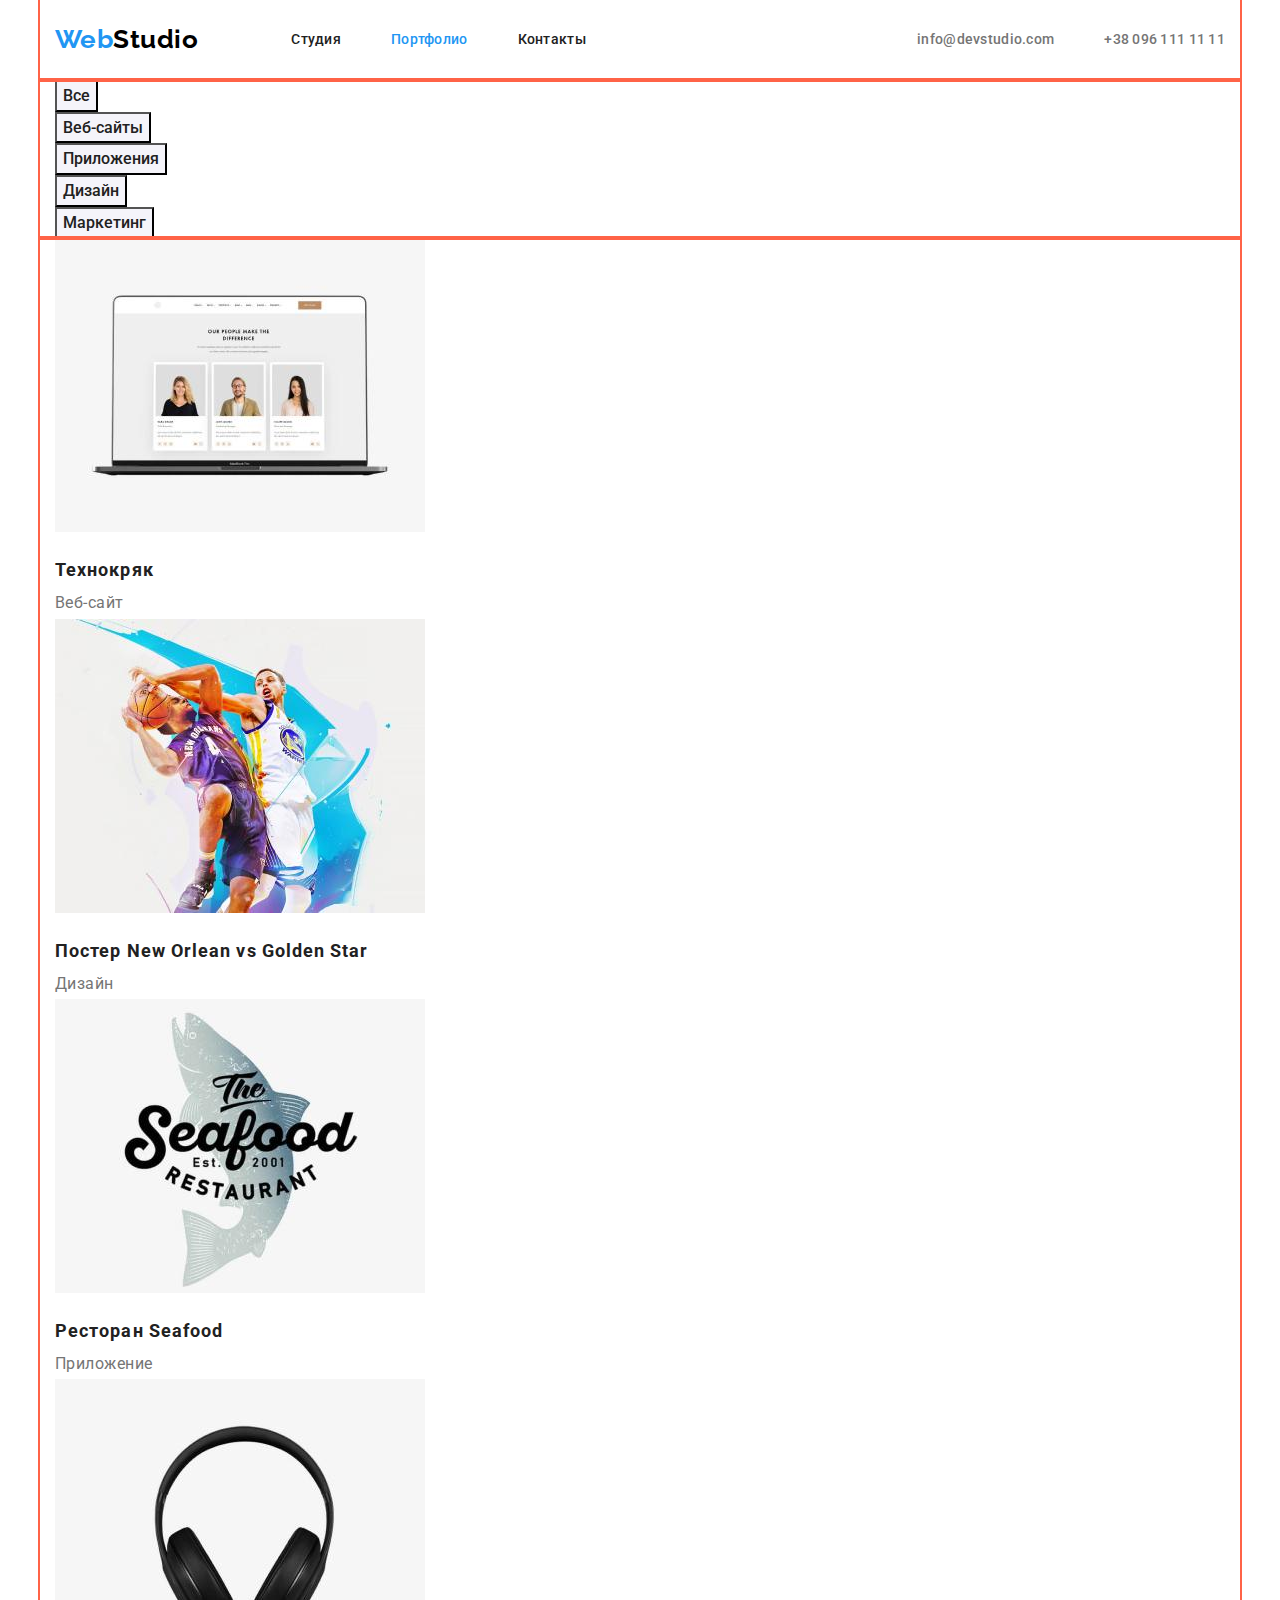
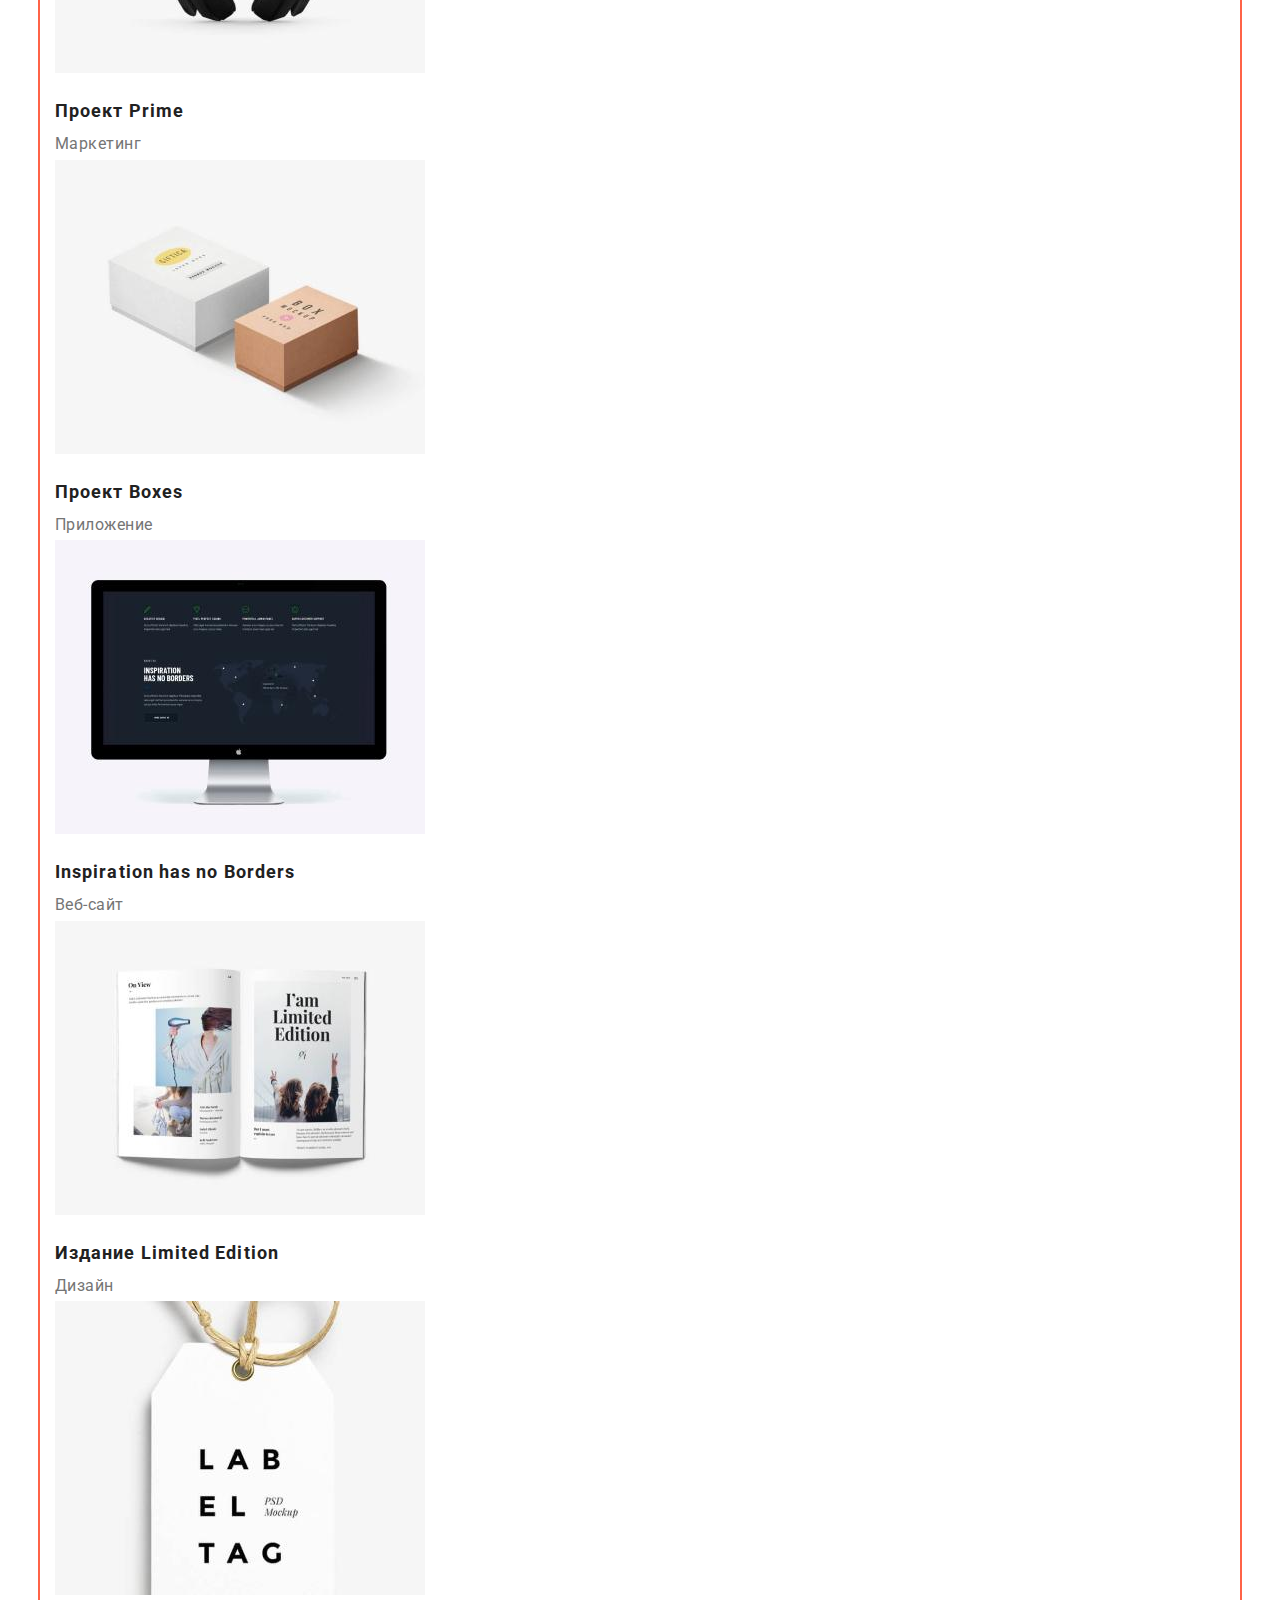
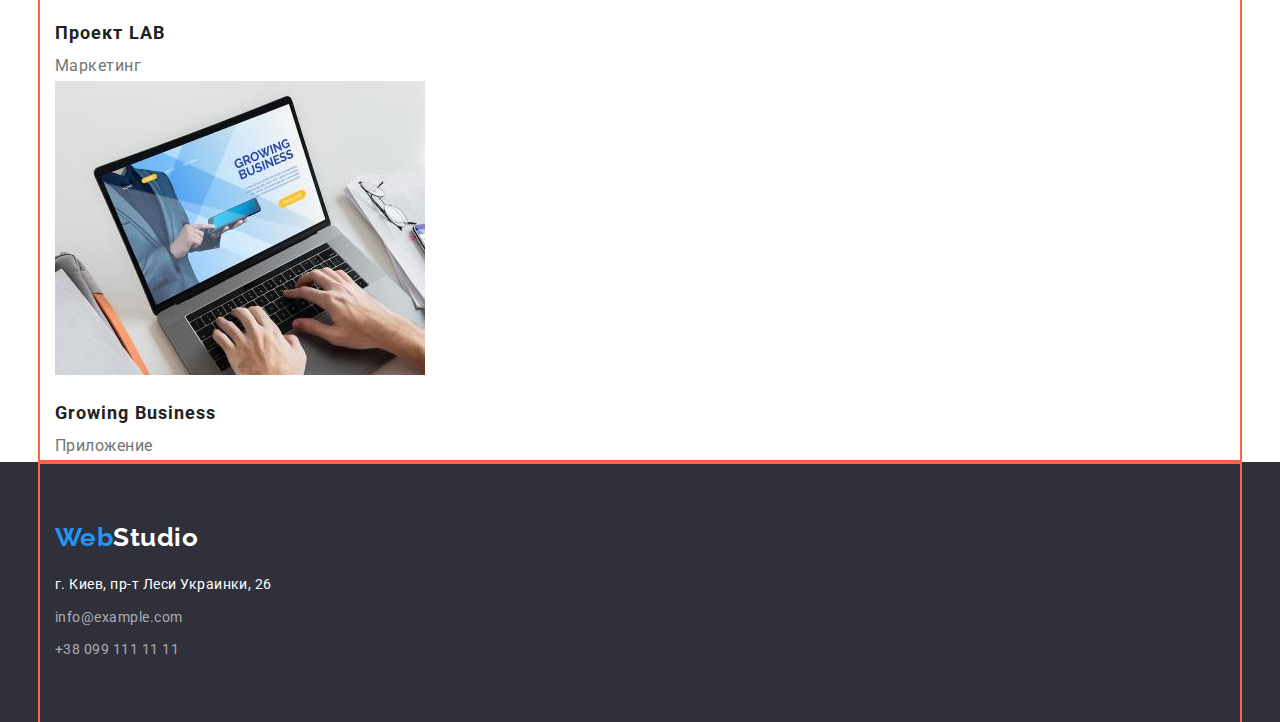
==== portfolio.html @ 6513ada5 "hw-3-v1" ====
<!DOCTYPE html>
<html lang="en">
<head>
    <meta charset="UTF-8">
    <meta http-equiv="X-UA-Compatible" content="IE=edge">
    <meta name="viewport" content="width=device-width, initial-scale=1.0">
    <title>Студия</title>
    <link rel="preconnect" href="https://fonts.googleapis.com">
    <link rel="preconnect" href="https://fonts.gstatic.com" crossorigin>
    <link href="https://fonts.googleapis.com/css2?family=Raleway:wght@700&family=Roboto:wght@400;500;700;900&display=swap"
        rel="stylesheet">
    <link rel="stylesheet" href="https://cdnjs.cloudflare.com/ajax/libs/modern-normalize/1.1.0/modern-normalize.min.css">
    <link rel="stylesheet" href="./css/styles.css">     
</head>

<body>
    <!-- header -->
    <header class="top-header container">
        <div>
            <nav class="site-nav">
                <a href="./index.html" class="logo"><span class="logo-forepart">Web</span>Studio</a>
                <ul class="site-nav-list list">
                    <li class="site-nav-item"><a href="./index.html" class="nav-link">Студия</a></li>
                    <li class="site-nav-item"><a href="./portfolio.html" class="nav-link current">Портфолио</a></li>
                    <li class="site-nav-item"><a href="" class="nav-link">Контакты</a></li>
                </ul>
            </nav>
        </div>
    
        <div class="container-contacts-list">
            <ul class="contacts-list list">
                <li class="contacts-item"><a href="mailto:info@devstudio.com" class="contact-mail">info@devstudio.com</a>
                </li>
                <li class="contacts-item"><a href="tel:+380961111111" class="contact-tel">+38 096 111 11 11</a></li>
            </ul>
        </div>
    </header>

    <!-- portfolio -->
    <main>                
        <section class="portfolio-section">
            <div class="container">
                <h1 class="portfolio-title">Портфолио</h1>
                <!-- portfolio filters -->
                <ul class="portfolio-filters-list list">
                    <li class="portfolio-filter"><button type="button" class="portfolio-filter-btn">Все</button></li>
                    <li class="portfolio-filter"><button type="button" class="portfolio-filter-btn">Веб-сайты</button></li>
                    <li class="portfolio-filter"><button type="button" class="portfolio-filter-btn">Приложения</button></li>
                    <li class="portfolio-filter"><button type="button" class="portfolio-filter-btn">Дизайн</button></li>
                    <li class="portfolio-filter"><button type="button" class="portfolio-filter-btn">Маркетинг</button></li>
                </ul>
            </div>            
        
            <!-- portfolio projects -->    
            <div class="container">
                <ul class="portfolio-prj-list list">
                    <li class="portfolio-prj-item">
                        <a href="" class="portfolio-prj-link">
                            <img src="./images/portfolio/portfolio-img-1.jpg" alt="Страница веб-сайта Технокряк" width="370"
                                height="294" class="portfolio-prj-card">
                            <h3 class="portfolio-prj-card-title">Технокряк</h3>
                            <p class="portfolio-prj-card-text">Веб-сайт</p>
                        </a>
                    </li>
                    <li class="portfolio-prj-item">
                        <a href="" class="portfolio-prj-link">
                            <img src="./images/portfolio/portfolio-img-2.jpg" alt="Постер New Orlean vs Golden Star" width="370"
                                height="294" class="portfolio-prj-card">
                            <h3 class="portfolio-prj-card-title">Постер New Orlean vs Golden Star</h3>
                            <p class="portfolio-prj-card-text">Дизайн</p>
                        </a>
                    </li>
                    <li class="portfolio-prj-item">
                        <a href="" class="portfolio-prj-link">
                            <img src="./images/portfolio/portfolio-img-3.jpg" alt="Логотип приложения ресторана Seafood" width="370"
                                height="294" class="portfolio-prj-card">
                            <h3 class="portfolio-prj-card-title">Ресторан Seafood</h3>
                            <p class="portfolio-prj-card-text">Приложение</p>
                        </a>
                    </li>
                    <li class="portfolio-prj-item">
                        <a href="" class="portfolio-prj-link">
                            <img src="./images/portfolio/portfolio-img-4.jpg" alt="Наушники" width="370" height="294"
                                class="portfolio-prj-card">
                            <h3 class="portfolio-prj-card-title">Проект Prime</h3>
                            <p class="portfolio-prj-card-text">Маркетинг</p>
                        </a>
                    </li>
                    <li class="portfolio-prj-item">
                        <a href="" class="portfolio-prj-link">
                            <img src="./images/portfolio/portfolio-img-5.jpg" alt="Приложение для проекта Boxes" width="370"
                                height="294" class="portfolio-prj-card">
                            <h3 class="portfolio-prj-card-title">Проект Boxes</h3>
                            <p class="portfolio-prj-card-text">Приложение</p>
                        </a>
                    </li>
                    <li class="portfolio-prj-item">
                        <a href="" class="portfolio-prj-link">
                            <img src="./images/portfolio/portfolio-img-6.jpg" alt="Веб-сайт Inspiration has no Borders" width="370"
                                height="294" class="portfolio-prj-card">
                            <h3 class="portfolio-prj-card-title">Inspiration has no Borders</h3>
                            <p class="portfolio-prj-card-text">Веб-сайт</p>
                        </a>
                    </li>
                    <li class="portfolio-prj-item">
                        <a href="" class="portfolio-prj-link">
                            <img src="./images/portfolio/portfolio-img-7.jpg" alt="Дизайн страницы журнала" width="370" height="294"
                                class="portfolio-prj-card">
                            <h3 class="portfolio-prj-card-title">Издание Limited Edition</h3>
                            <p class="portfolio-prj-card-text">Дизайн</p>
                        </a>
                    </li>
                    <li class="portfolio-prj-item">
                        <a href="" class="portfolio-prj-link">
                            <img src="./images/portfolio/portfolio-img-8.jpg" alt="Проект LAB" width="370" height="294"
                                class="portfolio-prj-card">
                            <h3 class="portfolio-prj-card-title">Проект LAB</h3>
                            <p class="portfolio-prj-card-text">Маркетинг</p>
                        </a>
                    </li>
                    <li class="portfolio-prj-item">
                        <a href="" class="portfolio-prj-link">
                            <img src="./images/portfolio/portfolio-img-9.jpg" alt="Приложение Growing Business" width="370" height="294"
                                class="portfolio-prj-card">
                            <h3 class="portfolio-prj-card-title">Growing Business</h3>
                            <p class="portfolio-prj-card-text">Приложение</p>
                        </a>
                    </li>
                </ul>
            </div>            
        </section>        
    </main>

    <!-- footer -->
    <footer class="footer">
        <div class="container">
            <a href="./index.html" class="logo"><span class="logo-forepart">Web</span>Studio</a>
            <address class="studio-address">
                <ul class="footer-contacts-list list">
                    <li class="footer-contacts-item"><a href="https://goo.gl/maps/VdQWWz9B43m97snR7" target="_blank" rel="noreferrer noopener" class="footer-contact-address">г. Киев, пр-т Леси Украинки, 26</a>
                    </li>
                    <li class="footer-contacts-item"><a href="mailto:info@example.com" class="footer-contact-mail">info@example.com</a></li>
                    <li class="footer-contacts-item"><a href="tel:+380991111111" class="footer-contact-tel">+38 099 111 11 11</a>
                    </li>
                </ul>
            </address>
        </div>
    </footer>

</body>

</html>
---- css/styles.css ----
html {
    box-sizing: border-box;
}
*,
*::before,
*::after {
    box-sizing: inherit;
}

h1,h2,h3,p {
    margin-top: 0;
    margin-bottom: 0;
}

ul,ol{
    padding-left: 0;
    margin-top: 0;
    margin-bottom: 0;
}

img {
    display: block;
}

body {   
    margin: 0; 
    font-family: Roboto, sans-serif;
    font-style: normal;
    letter-spacing: 0.03em;
    color: var(--primary-text-color);
    background-color: #ffffff;
}
:root {
    --primary-text-color: #757575;
    --title-text-color: #212121;
    --accent-text-color: #2196F3;
    --accent-bg-color: #2F303A;    
}

.list {
    list-style: none;
    margin: 0;
    padding-left: 0;
}

.container {    
    width: 1200px;
    margin-left: auto;
    margin-right: auto;
    padding-left: 15px;
    padding-right: 15px;
    outline: 2px solid tomato;
}

/* header */
/* logo */
.top-header {
    display: flex;
    align-items: center;
    padding-top: 24px;
    padding-bottom: 25px;
}

.logo {
    font-family: Raleway, sans-serif;    
    font-weight: 700;
    font-size: 26px;
    line-height: 1.2;
    text-decoration: none;

    margin-right: 93px;
}

.logo-forepart {
    color: var(--accent-text-color);
}

.top-header .logo {
    color: #000000;    
}

.footer .logo {
    color: #ffffff;
    display: inline-block;
    padding-top: 60px;
    margin-bottom: 20px;
}

/* site-nav */
.site-nav {
    display: flex;
}

.site-nav-item:not(:last-child) {
    margin-right: 50px;
}

.site-nav-list {
    display: flex;
    align-items: center;
}

.nav-link {    
    font-weight: 500;
    font-size: 14px;
    line-height: 1.1;
    letter-spacing: 0.02em;
    text-decoration: none;
    color: var(--title-text-color);
}

.nav-link:hover,
.nav-link:focus {
    color: var(--accent-text-color);
}

.nav-link.current {
    color: var(--accent-text-color);
}

/* contacts */

.container-contacts-list {
    margin-left: auto;
}

.contacts-list {
    display: flex;
}

.contact-mail {
    margin-right: 50px;
}

.contact-mail,
.contact-tel {
    font-style: inherit;
    font-weight: 500;
    font-size: 14px;
    line-height: 1.1;
    letter-spacing: 0.02em;
    text-decoration: none;
    color: inherit;
}
.contact-tel:hover,
.contact-tel:focus {
    color: var(--accent-text-color);
}

.contact-mail:hover,
.contact-mail:focus {
    color: var(--accent-text-color);
}

/* footer */
.footer {
    background-color: var(--accent-bg-color);
}

.studio-address {
    font-style: inherit;
    padding-bottom: 60px;
}

.footer-contacts-item:not(:last-child) {
    margin-bottom: 9px;
}

.footer-contact-address,
.footer-contact-mail,
.footer-contact-tel {
    font-style: inherit;
    font-size: 14px;
    line-height: 1.7;
    text-decoration: none;
    color: rgba(255, 255, 255, 0.6);
}

.footer-contact-address {
    color: #ffffff;
}

.footer-contact-mail:hover,
.footer-contact-mail:focus {
    color: #ffffff;
}

.footer-contact-tel:hover,
.footer-contact-tel:focus {
    color: #ffffff;
}

/* main studio*/
/* hero */
.hero-section {
    background-color: var(--accent-bg-color);
}

.hero-title {    
    font-weight: 900;
    font-size: 44px;
    line-height: 1.4;
    text-align: center;
    letter-spacing: 0.06em;
    text-transform: uppercase;
    color: #ffffff;

    margin-bottom: 30px; 
}

.hero-btn {
    cursor: pointer;    
    background-color: var(--accent-text-color);
    font-family: inherit;
    font-style: inherit;
    align-items: center;
    text-align: center;
    letter-spacing: 0.06em;
    color: #ffffff;

    display: inline-block;
    box-shadow: 0px 4px 4px rgba(0, 0, 0, 0.15);
    border-radius: 4px;
    padding: 10px 32px;
}

.hero-btn:hover,
.hero-btn:focus {
    background-color: #188CE8;
}

/* section title h3 */
.section-title {
    font-weight: 700;
    font-size: 36px;
    line-height: 1.2;
    text-align: center;
    color: var(--title-text-color);

    margin-bottom: 50px;
}

/* quolities */
.quolities-section {
    
}

.quolities-list{ 
    display: flex;
    padding-top: 94px;
    padding-bottom: 94px;
}

.quolities-item:not(:last-child) {
    margin-right: 30px;
}
.quolities-title {    
    font-weight: 700;
    font-size: 14px;
    line-height: 1.1;
    text-transform: uppercase;
    color: var(--title-text-color);

    margin-bottom: 10px;
}

.quolities-desc {
    font-size: 14px;
    line-height: 1.7;
}

/* work */
.work-section {
}

.work-section-list {
    display: flex;
    justify-content: space-between;
    padding-bottom: 94px;
}
.work-section .section-title {
}

/* our-team */
.our-team-section {
    background-color: #F5F4FA;
    
}

.our-team-list {
    display: flex;
    justify-content: space-between;
    padding-bottom: 94px;
}

.our-team-section .container {
}

.our-team-section .section-title {
    padding-top: 94px;
}

.team-card-img {
    margin-bottom: 30px;
}

.team-card-title {    
    font-weight: 500;
    font-size: 16px;
    line-height: 1.2;
    text-align: center;
    color: var(--title-text-color);

    margin-bottom: 10px;
}
.team-card-text {    
    font-size: 16px;
    line-height: 1.2;
    text-align: center;
    letter-spacing: 0.03em;
}

/* portfolio */
.portfolio-title {
    display: none;
    font-weight: 700;
    font-size: 36px;
    line-height: 1.2;
    color: var(--title-text-color);
}

.portfolio-filters-list {
}

.portfolio-filter-btn {
    cursor: pointer;
    font-family: inherit;
    font-weight: 500;
    font-size: 16px;
    line-height: 1.6;    
    text-align: center;
    background: #F5F4FA;
    color: var(--title-text-color)
}

.portfolio-filter-btn:hover,
.portfolio-filter-btn:focus {
    background-color: var(--accent-text-color);
    color: #ffffff;
}

.portfolio-prj-list {
}

.portfolio-prj-link {
    text-decoration: none;
    color: inherit;
}

.portfolio-prj-card {
    margin-bottom: 20px;
}

.portfolio-prj-card-title {    
    font-weight: 700;
    font-size: 18px;
    line-height: 2;
    letter-spacing: 0.06em;
    color: var(--title-text-color);

}

.portfolio-prj-card-text {
    font-size: 16px;
    line-height: 1.9;
    margin-top: 0;
    margin-bottom: 0;
}
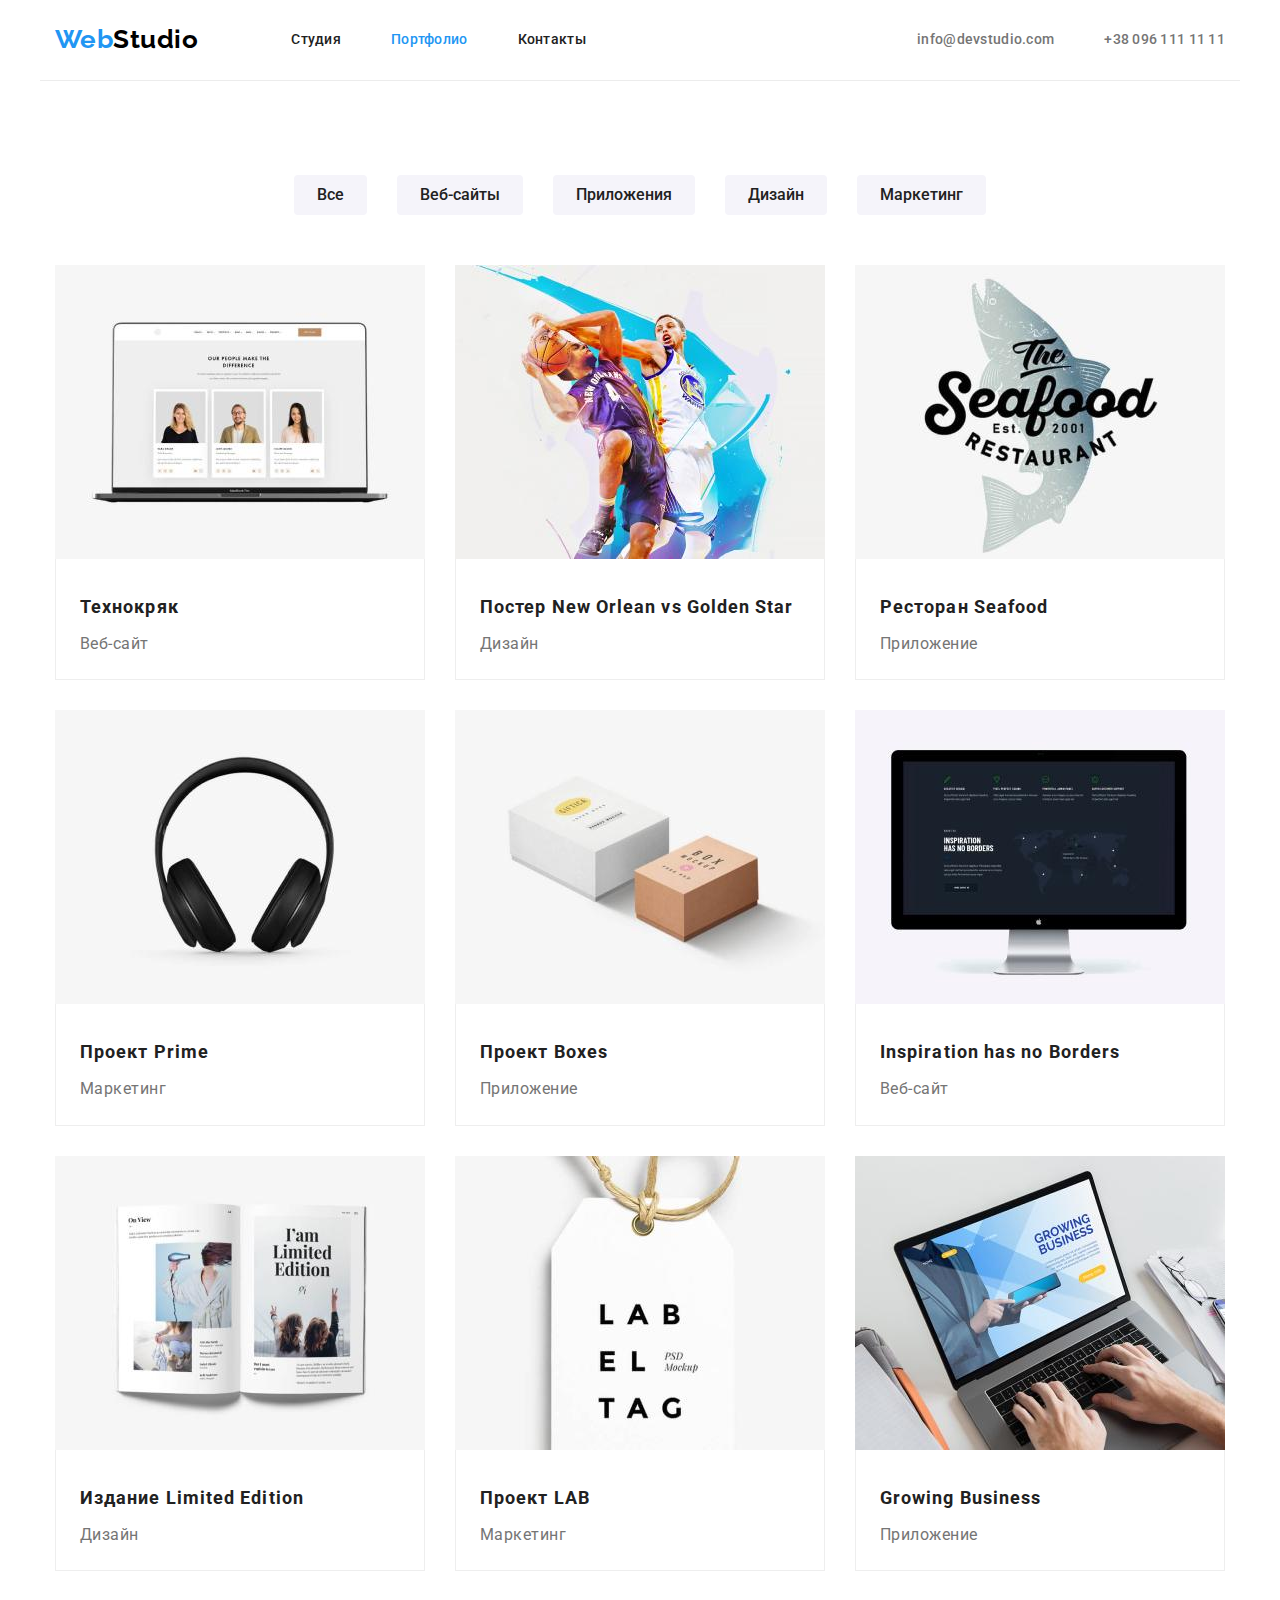
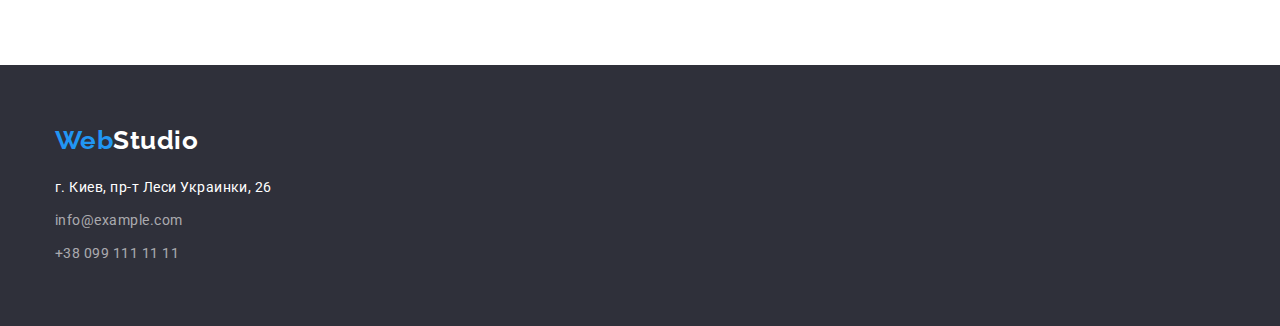
==== commit efef8bd4: "hw-3-v2" ====
--- a/portfolio.html
+++ b/portfolio.html
@@ -43,87 +43,105 @@
                 <h1 class="portfolio-title">Портфолио</h1>
                 <!-- portfolio filters -->
                 <ul class="portfolio-filters-list list">
-                    <li class="portfolio-filter"><button type="button" class="portfolio-filter-btn">Все</button></li>
-                    <li class="portfolio-filter"><button type="button" class="portfolio-filter-btn">Веб-сайты</button></li>
-                    <li class="portfolio-filter"><button type="button" class="portfolio-filter-btn">Приложения</button></li>
-                    <li class="portfolio-filter"><button type="button" class="portfolio-filter-btn">Дизайн</button></li>
-                    <li class="portfolio-filter"><button type="button" class="portfolio-filter-btn">Маркетинг</button></li>
+                    <li class="portfolio-filter-item"><button type="button" class="portfolio-filter-btn">Все</button></li>
+                    <li class="portfolio-filter-item"><button type="button" class="portfolio-filter-btn">Веб-сайты</button></li>
+                    <li class="portfolio-filter-item"><button type="button" class="portfolio-filter-btn">Приложения</button></li>
+                    <li class="portfolio-filter-item"><button type="button" class="portfolio-filter-btn">Дизайн</button></li>
+                    <li class="portfolio-filter-item"><button type="button" class="portfolio-filter-btn">Маркетинг</button></li>
                 </ul>
             </div>            
         
             <!-- portfolio projects -->    
-            <div class="container">
+            <div  class="container">
                 <ul class="portfolio-prj-list list">
                     <li class="portfolio-prj-item">
                         <a href="" class="portfolio-prj-link">
                             <img src="./images/portfolio/portfolio-img-1.jpg" alt="Страница веб-сайта Технокряк" width="370"
                                 height="294" class="portfolio-prj-card">
-                            <h3 class="portfolio-prj-card-title">Технокряк</h3>
-                            <p class="portfolio-prj-card-text">Веб-сайт</p>
+                            <div class="portfolio-prj-card-container">
+                                <h3 class="portfolio-prj-card-title">Технокряк</h3>
+                                <p class="portfolio-prj-card-text">Веб-сайт</p>
+                            </div>                            
                         </a>
                     </li>
                     <li class="portfolio-prj-item">
                         <a href="" class="portfolio-prj-link">
                             <img src="./images/portfolio/portfolio-img-2.jpg" alt="Постер New Orlean vs Golden Star" width="370"
                                 height="294" class="portfolio-prj-card">
-                            <h3 class="portfolio-prj-card-title">Постер New Orlean vs Golden Star</h3>
-                            <p class="portfolio-prj-card-text">Дизайн</p>
+                            <div class="portfolio-prj-card-container">
+                                <h3 class="portfolio-prj-card-title">Постер New Orlean vs Golden Star</h3>
+                                <p class="portfolio-prj-card-text">Дизайн</p>
+                            </div>                            
                         </a>
                     </li>
                     <li class="portfolio-prj-item">
                         <a href="" class="portfolio-prj-link">
                             <img src="./images/portfolio/portfolio-img-3.jpg" alt="Логотип приложения ресторана Seafood" width="370"
                                 height="294" class="portfolio-prj-card">
-                            <h3 class="portfolio-prj-card-title">Ресторан Seafood</h3>
-                            <p class="portfolio-prj-card-text">Приложение</p>
+                            <div class="portfolio-prj-card-container">
+                                <h3 class="portfolio-prj-card-title">Ресторан Seafood</h3>
+                                <p class="portfolio-prj-card-text">Приложение</p>
+                            </div>                            
                         </a>
                     </li>
                     <li class="portfolio-prj-item">
                         <a href="" class="portfolio-prj-link">
                             <img src="./images/portfolio/portfolio-img-4.jpg" alt="Наушники" width="370" height="294"
                                 class="portfolio-prj-card">
-                            <h3 class="portfolio-prj-card-title">Проект Prime</h3>
-                            <p class="portfolio-prj-card-text">Маркетинг</p>
+                            <div class="portfolio-prj-card-container">
+                                <h3 class="portfolio-prj-card-title">Проект Prime</h3>
+                                <p class="portfolio-prj-card-text">Маркетинг</p>
+                            </div>                            
                         </a>
                     </li>
                     <li class="portfolio-prj-item">
                         <a href="" class="portfolio-prj-link">
                             <img src="./images/portfolio/portfolio-img-5.jpg" alt="Приложение для проекта Boxes" width="370"
                                 height="294" class="portfolio-prj-card">
-                            <h3 class="portfolio-prj-card-title">Проект Boxes</h3>
-                            <p class="portfolio-prj-card-text">Приложение</p>
+                            <div class="portfolio-prj-card-container">
+                                <h3 class="portfolio-prj-card-title">Проект Boxes</h3>
+                                <p class="portfolio-prj-card-text">Приложение</p>
+                            </div>                            
                         </a>
                     </li>
                     <li class="portfolio-prj-item">
                         <a href="" class="portfolio-prj-link">
                             <img src="./images/portfolio/portfolio-img-6.jpg" alt="Веб-сайт Inspiration has no Borders" width="370"
                                 height="294" class="portfolio-prj-card">
-                            <h3 class="portfolio-prj-card-title">Inspiration has no Borders</h3>
-                            <p class="portfolio-prj-card-text">Веб-сайт</p>
+                            <div class="portfolio-prj-card-container">
+                                <h3 class="portfolio-prj-card-title">Inspiration has no Borders</h3>
+                                <p class="portfolio-prj-card-text">Веб-сайт</p>
+                            </div>                            
                         </a>
                     </li>
                     <li class="portfolio-prj-item">
                         <a href="" class="portfolio-prj-link">
                             <img src="./images/portfolio/portfolio-img-7.jpg" alt="Дизайн страницы журнала" width="370" height="294"
                                 class="portfolio-prj-card">
-                            <h3 class="portfolio-prj-card-title">Издание Limited Edition</h3>
-                            <p class="portfolio-prj-card-text">Дизайн</p>
+                            <div class="portfolio-prj-card-container">
+                                <h3 class="portfolio-prj-card-title">Издание Limited Edition</h3>
+                                <p class="portfolio-prj-card-text">Дизайн</p>
+                            </div>                            
                         </a>
                     </li>
                     <li class="portfolio-prj-item">
                         <a href="" class="portfolio-prj-link">
                             <img src="./images/portfolio/portfolio-img-8.jpg" alt="Проект LAB" width="370" height="294"
                                 class="portfolio-prj-card">
-                            <h3 class="portfolio-prj-card-title">Проект LAB</h3>
-                            <p class="portfolio-prj-card-text">Маркетинг</p>
+                            <div class="portfolio-prj-card-container">
+                                <h3 class="portfolio-prj-card-title">Проект LAB</h3>
+                                <p class="portfolio-prj-card-text">Маркетинг</p>
+                            </div>                            
                         </a>
                     </li>
                     <li class="portfolio-prj-item">
                         <a href="" class="portfolio-prj-link">
                             <img src="./images/portfolio/portfolio-img-9.jpg" alt="Приложение Growing Business" width="370" height="294"
                                 class="portfolio-prj-card">
-                            <h3 class="portfolio-prj-card-title">Growing Business</h3>
-                            <p class="portfolio-prj-card-text">Приложение</p>
+                            <div class="portfolio-prj-card-container">
+                                <h3 class="portfolio-prj-card-title">Growing Business</h3>
+                                <p class="portfolio-prj-card-text">Приложение</p>
+                            </div>                            
                         </a>
                     </li>
                 </ul>
--- a/css/styles.css
+++ b/css/styles.css
@@ -1,6 +1,7 @@
 html {
     box-sizing: border-box;
 }
+
 *,
 *::before,
 *::after {
@@ -49,7 +50,7 @@
     margin-right: auto;
     padding-left: 15px;
     padding-right: 15px;
-    outline: 2px solid tomato;
+    /* outline: 1.1px solid tomato; */
 }
 
 /* header */
@@ -59,6 +60,7 @@
     align-items: center;
     padding-top: 24px;
     padding-bottom: 25px;
+    border-bottom: 1px solid #ECECEC;
 }
 
 .logo {
@@ -194,6 +196,11 @@
 /* hero */
 .hero-section {
     background-color: var(--accent-bg-color);
+    justify-content: center;
+    padding-bottom: 200px;
+    padding-top: 200px;
+}
+.hero-section .container {
 }
 
 .hero-title {    
@@ -205,7 +212,10 @@
     text-transform: uppercase;
     color: #ffffff;
 
-    margin-bottom: 30px; 
+    max-width: 696px;
+    margin-left: auto;
+    margin-right: auto;
+    margin-bottom: 30px;        
 }
 
 .hero-btn {
@@ -218,10 +228,15 @@
     letter-spacing: 0.06em;
     color: #ffffff;
 
-    display: inline-block;
-    box-shadow: 0px 4px 4px rgba(0, 0, 0, 0.15);
+    display: block;
+    border: 1px solid var(--accent-text-color);
+    box-shadow: 0px 4px 4px rgba(0 0 0 0.15);
     border-radius: 4px;
     padding: 10px 32px;
+    margin-left: auto;
+    margin-right: auto;
+    min-width: 200px;
+    min-height: 50px;
 }
 
 .hero-btn:hover,
@@ -283,8 +298,7 @@
 
 /* our-team */
 .our-team-section {
-    background-color: #F5F4FA;
-    
+    background-color: #F5F4FA;    
 }
 
 .our-team-list {
@@ -313,6 +327,7 @@
 
     margin-bottom: 10px;
 }
+
 .team-card-text {    
     font-size: 16px;
     line-height: 1.2;
@@ -330,6 +345,14 @@
 }
 
 .portfolio-filters-list {
+    display: flex;
+    justify-content: center;
+    padding-top: 94px;
+    padding-bottom: 50px;
+}
+
+.portfolio-filter-item:not(:last-child) {
+    margin-right: 30px;
 }
 
 .portfolio-filter-btn {
@@ -340,7 +363,12 @@
     line-height: 1.6;    
     text-align: center;
     background: #F5F4FA;
-    color: var(--title-text-color)
+    color: var(--title-text-color);
+
+    border: 1px solid transparent;
+    border-radius: 4px;
+
+    padding: 6px 22px;
 }
 
 .portfolio-filter-btn:hover,
@@ -350,6 +378,16 @@
 }
 
 .portfolio-prj-list {
+    display: flex;
+    flex-wrap: wrap;
+    margin: -15px;
+    margin-right: -15px;
+
+    padding-bottom: 94px;
+}
+
+.portfolio-prj-item {
+    margin: 15px;
 }
 
 .portfolio-prj-link {
@@ -358,7 +396,6 @@
 }
 
 .portfolio-prj-card {
-    margin-bottom: 20px;
 }
 
 .portfolio-prj-card-title {    
@@ -368,6 +405,7 @@
     letter-spacing: 0.06em;
     color: var(--title-text-color);
 
+    margin-bottom: 4px;
 }
 
 .portfolio-prj-card-text {
@@ -377,5 +415,16 @@
     margin-bottom: 0;
 }
 
-
-
+.portfolio-prj-card-container {
+    border-left: 1px solid #EEEEEE;
+    border-right: 1px solid #EEEEEE;
+    border-bottom: 1px solid #EEEEEE;
+
+    padding-left: 24px;
+    padding-right: 24px;
+    padding-bottom: 20px;
+    padding-top: 30px;
+}
+
+
+
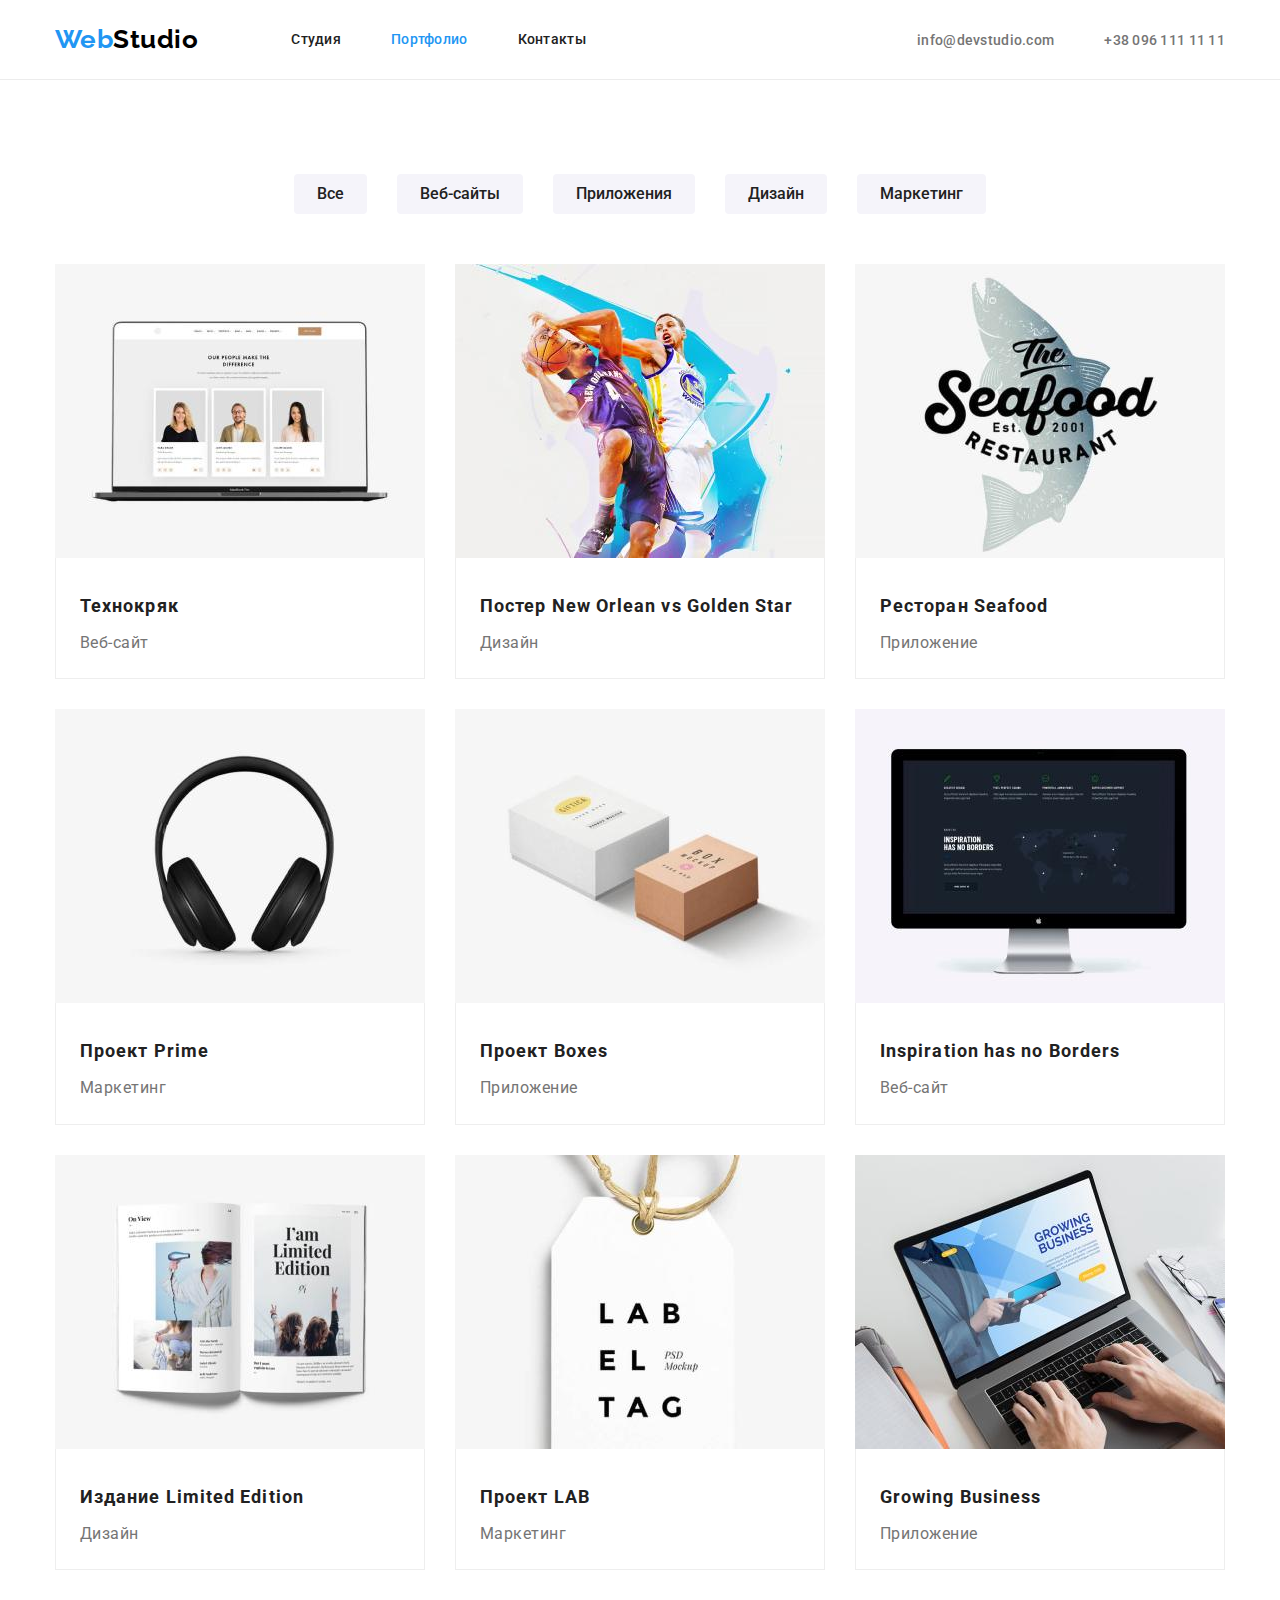
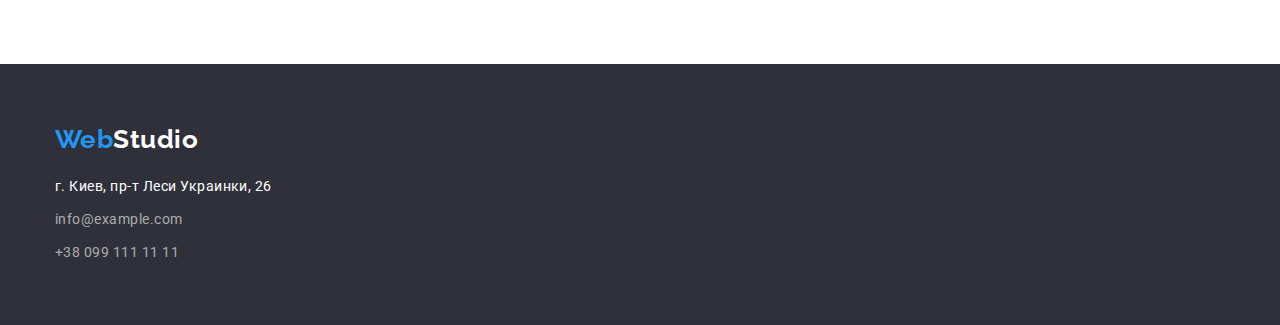
==== commit b91d705f: "hw-3-v3" ====
--- a/portfolio.html
+++ b/portfolio.html
@@ -15,8 +15,8 @@
 
 <body>
     <!-- header -->
-    <header class="top-header container">
-        <div>
+    <header class="top-header">
+        <div class="container">
             <nav class="site-nav">
                 <a href="./index.html" class="logo"><span class="logo-forepart">Web</span>Studio</a>
                 <ul class="site-nav-list list">
@@ -25,9 +25,6 @@
                     <li class="site-nav-item"><a href="" class="nav-link">Контакты</a></li>
                 </ul>
             </nav>
-        </div>
-    
-        <div class="container-contacts-list">
             <ul class="contacts-list list">
                 <li class="contacts-item"><a href="mailto:info@devstudio.com" class="contact-mail">info@devstudio.com</a>
                 </li>
@@ -39,7 +36,7 @@
     <!-- portfolio -->
     <main>                
         <section class="portfolio-section">
-            <div class="container">
+            <div class="portfolio-filters container">
                 <h1 class="portfolio-title">Портфолио</h1>
                 <!-- portfolio filters -->
                 <ul class="portfolio-filters-list list">
@@ -52,7 +49,7 @@
             </div>            
         
             <!-- portfolio projects -->    
-            <div  class="container">
+            <div  class="portfolio-prj container">
                 <ul class="portfolio-prj-list list">
                     <li class="portfolio-prj-item">
                         <a href="" class="portfolio-prj-link">
--- a/css/styles.css
+++ b/css/styles.css
@@ -55,12 +55,13 @@
 
 /* header */
 /* logo */
-.top-header {
+.top-header {    
+    border-bottom: 1px solid #ECECEC;
+}
+
+.top-header .container {
     display: flex;
     align-items: center;
-    padding-top: 24px;
-    padding-bottom: 25px;
-    border-bottom: 1px solid #ECECEC;
 }
 
 .logo {
@@ -84,17 +85,18 @@
 .footer .logo {
     color: #ffffff;
     display: inline-block;
-    padding-top: 60px;
     margin-bottom: 20px;
 }
 
 /* site-nav */
 .site-nav {
     display: flex;
+    align-items: center;
 }
 
 .site-nav-item:not(:last-child) {
     margin-right: 50px;
+    
 }
 
 .site-nav-list {
@@ -109,6 +111,10 @@
     letter-spacing: 0.02em;
     text-decoration: none;
     color: var(--title-text-color);
+
+    display: block;
+    padding-top: 32px;
+    padding-bottom: 32px;
 }
 
 .nav-link:hover,
@@ -122,15 +128,12 @@
 
 /* contacts */
 
-.container-contacts-list {
+.contacts-list {
+    display: flex;
     margin-left: auto;
 }
 
-.contacts-list {
-    display: flex;
-}
-
-.contact-mail {
+.contacts-item:not(:last-child) {
     margin-right: 50px;
 }
 
@@ -159,9 +162,13 @@
     background-color: var(--accent-bg-color);
 }
 
+.footer .container {
+    padding-top: 60px;
+    padding-bottom: 60px;
+}
+
 .studio-address {
     font-style: inherit;
-    padding-bottom: 60px;
 }
 
 .footer-contacts-item:not(:last-child) {
@@ -199,8 +206,6 @@
     justify-content: center;
     padding-bottom: 200px;
     padding-top: 200px;
-}
-.hero-section .container {
 }
 
 .hero-title {    
@@ -257,13 +262,16 @@
 
 /* quolities */
 .quolities-section {
-    
-}
-
-.quolities-list{ 
-    display: flex;
     padding-top: 94px;
     padding-bottom: 94px;
+}
+
+.quolities-list{ 
+    display: flex;    
+}
+
+.quolities-item {
+    min-width: 270px;
 }
 
 .quolities-item:not(:last-child) {
@@ -286,36 +294,43 @@
 
 /* work */
 .work-section {
+    padding-bottom: 94px;
 }
 
 .work-section-list {
     display: flex;
-    justify-content: space-between;
-    padding-bottom: 94px;
+    justify-content: space-between;    
 }
 .work-section .section-title {
 }
 
 /* our-team */
 .our-team-section {
-    background-color: #F5F4FA;    
+    background-color: #F5F4FA;  
+    padding-top: 94px;
+    padding-bottom: 94px;
 }
 
 .our-team-list {
     display: flex;
-    justify-content: space-between;
-    padding-bottom: 94px;
+    justify-content: space-between;    
 }
 
 .our-team-section .container {
 }
 
 .our-team-section .section-title {
-    padding-top: 94px;
+    
 }
 
 .team-card-img {
-    margin-bottom: 30px;
+}
+
+.container-team-card-desc {
+    padding-left: 10px;
+    padding-right: 10px;
+    padding-top: 30px;
+    padding-bottom: 30px;
 }
 
 .team-card-title {    
@@ -336,6 +351,15 @@
 }
 
 /* portfolio */
+.portfolio-section {
+    padding-top: 94px;
+    padding-bottom: 94px;
+}
+
+.portfolio-filters.container {
+    margin-bottom: 50px;
+}
+
 .portfolio-title {
     display: none;
     font-weight: 700;
@@ -346,9 +370,7 @@
 
 .portfolio-filters-list {
     display: flex;
-    justify-content: center;
-    padding-top: 94px;
-    padding-bottom: 50px;
+    justify-content: center;    
 }
 
 .portfolio-filter-item:not(:last-child) {
@@ -382,8 +404,6 @@
     flex-wrap: wrap;
     margin: -15px;
     margin-right: -15px;
-
-    padding-bottom: 94px;
 }
 
 .portfolio-prj-item {
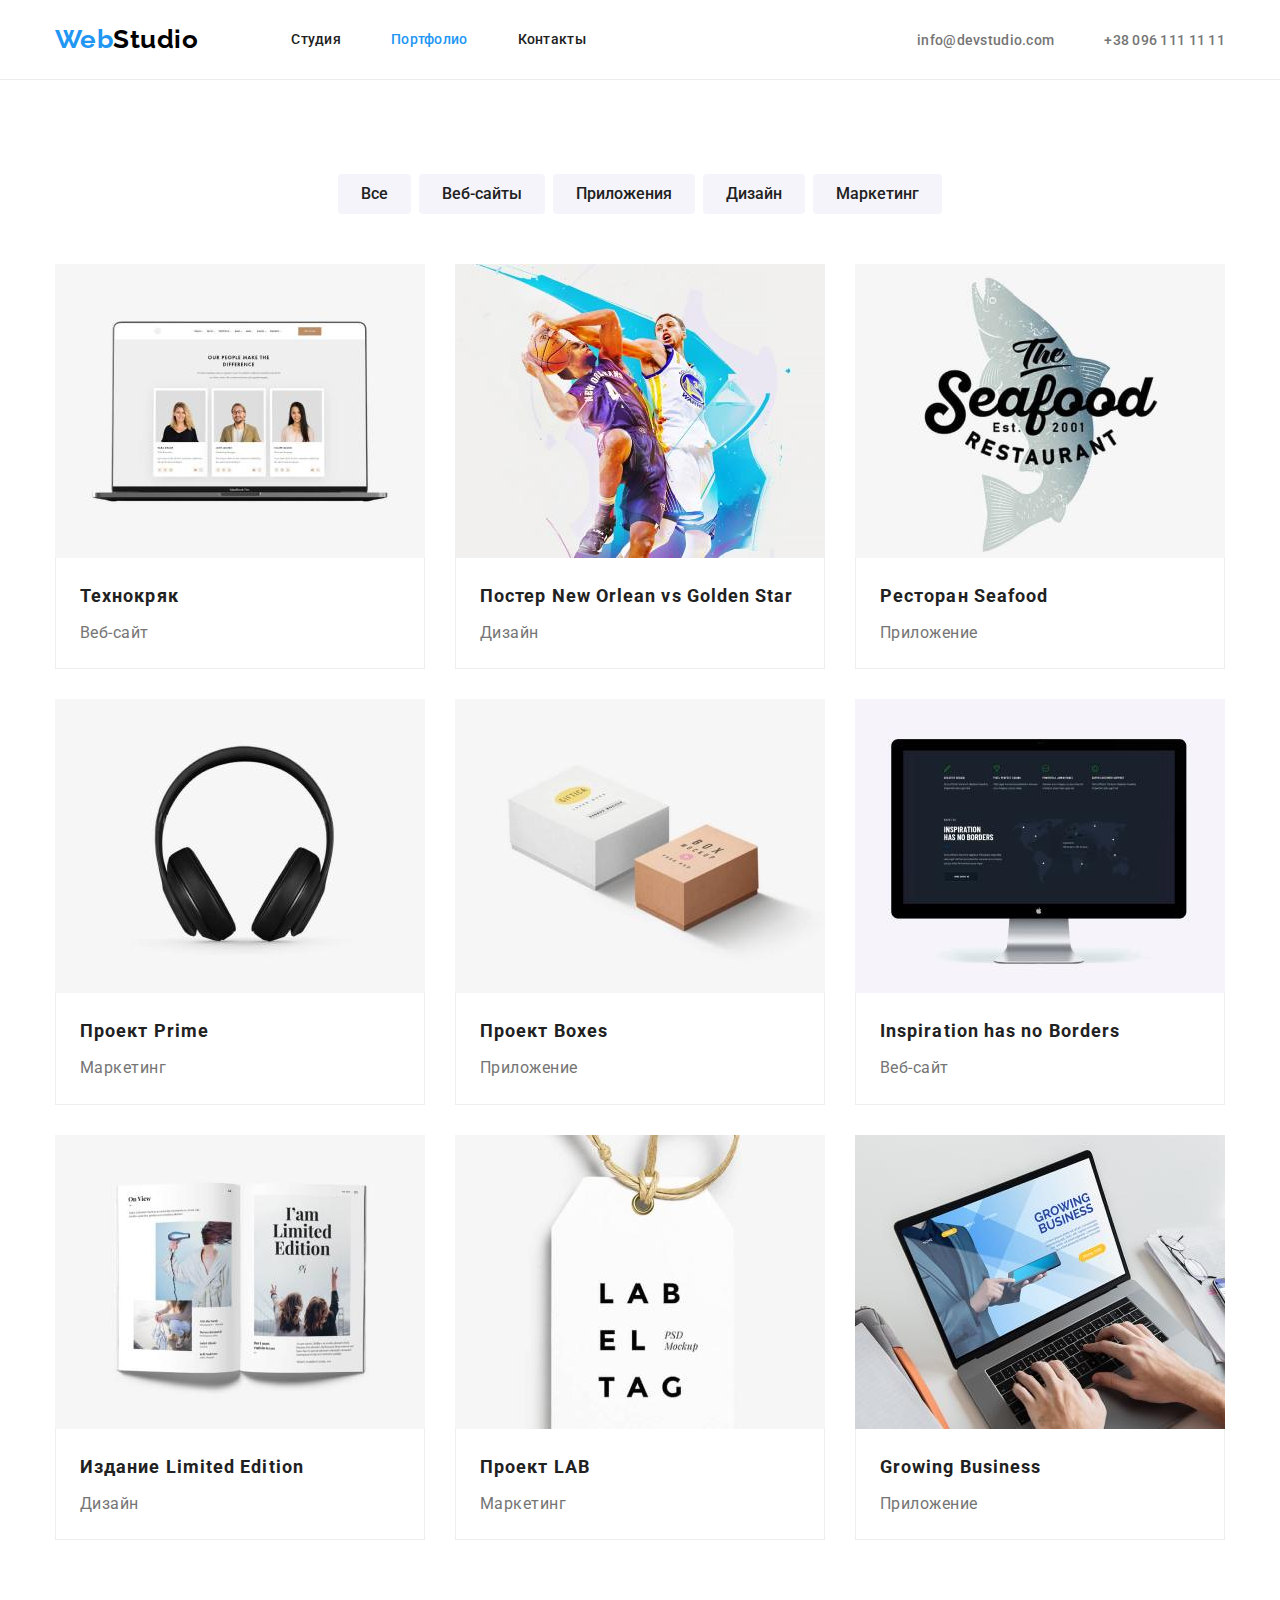
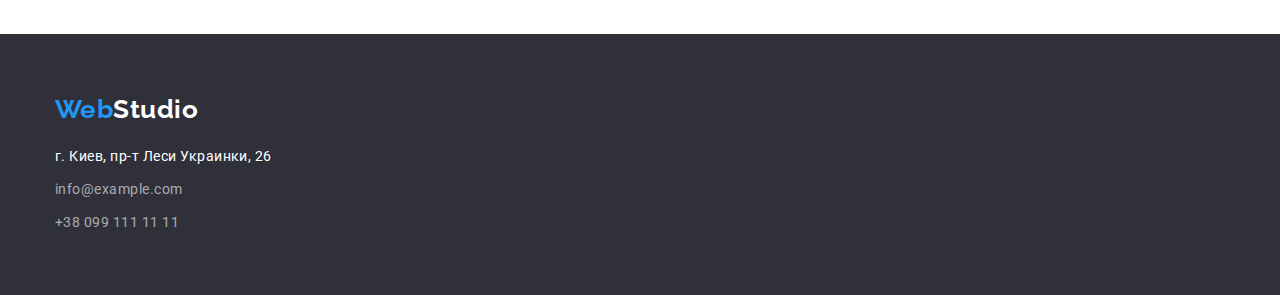
==== commit 736de074: "hw-3-v4" ====
--- a/portfolio.html
+++ b/portfolio.html
@@ -45,11 +45,9 @@
                     <li class="portfolio-filter-item"><button type="button" class="portfolio-filter-btn">Приложения</button></li>
                     <li class="portfolio-filter-item"><button type="button" class="portfolio-filter-btn">Дизайн</button></li>
                     <li class="portfolio-filter-item"><button type="button" class="portfolio-filter-btn">Маркетинг</button></li>
-                </ul>
-            </div>            
+                </ul>            
         
-            <!-- portfolio projects -->    
-            <div  class="portfolio-prj container">
+            <!-- portfolio projects -->
                 <ul class="portfolio-prj-list list">
                     <li class="portfolio-prj-item">
                         <a href="" class="portfolio-prj-link">
--- a/css/styles.css
+++ b/css/styles.css
@@ -160,11 +160,12 @@
 /* footer */
 .footer {
     background-color: var(--accent-bg-color);
-}
-
-.footer .container {
     padding-top: 60px;
     padding-bottom: 60px;
+}
+
+.footer .container {
+    
 }
 
 .studio-address {
@@ -356,9 +357,6 @@
     padding-bottom: 94px;
 }
 
-.portfolio-filters.container {
-    margin-bottom: 50px;
-}
 
 .portfolio-title {
     display: none;
@@ -371,10 +369,11 @@
 .portfolio-filters-list {
     display: flex;
     justify-content: center;    
+    margin-bottom: 50px;
 }
 
 .portfolio-filter-item:not(:last-child) {
-    margin-right: 30px;
+    margin-right: 8px;
 }
 
 .portfolio-filter-btn {
@@ -443,8 +442,8 @@
     padding-left: 24px;
     padding-right: 24px;
     padding-bottom: 20px;
-    padding-top: 30px;
-}
-
-
-
+    padding-top: 20px;
+}
+
+
+
